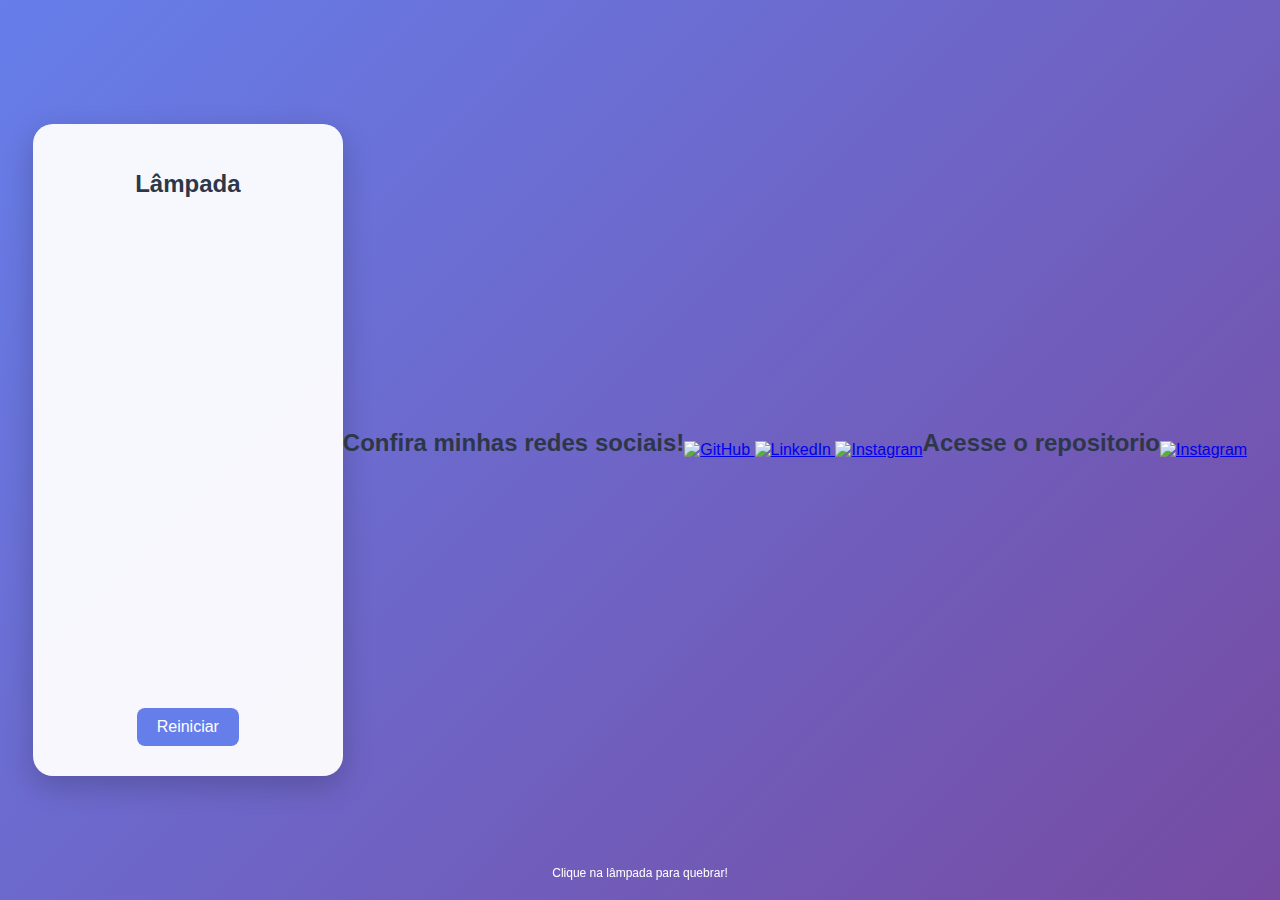
==== index.html @ 5457a52c "update html" ====
<!DOCTYPE html>
<html lang="pt-BR">

<head>
    <meta charset="UTF-8">
    <meta name="viewport" content="width=device-width, initial-scale=1.0">
    <title>Lâmpada Interativa</title>
    <link rel="stylesheet" href="css/style.css">

</head>

<body>
    <div id="container">
        <h1>Lâmpada</h1>
        <div id="lamp" class="desligado"></div>
        <div id="interruptor" class="interruptor-desligado"></div>
        <button id="reiniciar">Reiniciar</button>
    </div>
    <h1 id="social-text">Confira minhas redes sociais!</h1>
    <div id="links">
        <a href="https://github.com/pedrointech" target="_blank">
            <img src="assets/github.svg" alt="GitHub" class="icon">
        </a>
        <a href="https://www.linkedin.com/in/pedrointech/" target="_blank">
            <img src="assets/linkedin.png" alt="LinkedIn" class="icon">
        </a>
        <a href="https://www.instagram.com/pedrohc18/" target="_blank">
            <img src="assets/instagram.png" alt="Instagram" class="icon">
        </a>
    </div>

    <h1 id="repositorio-text">Acesse o repositorio</h1>
    <div class="repositorio">
        <a href="https://www.instagram.com/pedrohc18/" target="_blank">
            <img src="assets/RepositorioGithub.png" alt="Instagram" class="icon">
        </a>
    </div>



    <div class="creditos">Clique na lâmpada para quebrar!</div>
    <script src="js/script.js"></script>

</body>

</html>
---- css/style.css ----
*{
    user-select: none;
}
body {
    display: flex;
    justify-content: center;
    align-items: center;
    height: 100vh;
    margin: 0;
    background: linear-gradient(135deg, #667eea 0%, #764ba2 100%);
    font-family: 'Arial', sans-serif;
    transition: background 0.5s;
}

#container {
    background: rgba(255, 255, 255, 0.95);
    padding: 30px;
    border-radius: 20px;
    box-shadow: 0 10px 30px rgba(0,0,0,0.2);
    text-align: center;
    width: 90%;
    max-width: 250px;

}

h1 {
    color: #2d3748;
    margin-bottom: 30px;
    font-size: 24px;
}

#lamp {
    width: 200px;
    height: 300px;
    background-size: contain;
    background-repeat: no-repeat;
    transition: transform 0.3s ease;
    cursor: pointer;
    margin: 0 auto;
}

#lamp:hover:not(.explodido) {
    transform: scale(1.05);
}

#interruptor {
    width: 100px;
    height: 150px;
    margin: 20px auto 0;
    background-size: contain;
    background-repeat: no-repeat;
    cursor: pointer;
    transition: transform 0.5s ease;
}

#interruptor:hover {
    transform: scale(1.1);
}

/* Classes da Lâmpada */
.ligado {
    background-image: url('lampadaligada.png');
    filter: drop-shadow(0 0 20px #ffeb3b);
}

.desligado {
    background-image: url('lampadadesligada.png');
}

.explodido {
    background-image: url('lampadaquebrada.png');
    filter: none !important;
    cursor: not-allowed;
}

/* Classes do Interruptor */
.interruptor-ligado {
    background-image: url('ligado.png');
}

.interruptor-desligado {
    background-image: url('desligado.png');
}

.creditos {
    position: fixed;
    bottom: 20px;
    color: white;
    font-size: 12px;
}
#reiniciar{
    margin-top: 10px;
    padding: 10px 20px;
    font-size: 16px;
    border: none;
    border-radius: 8px;
    cursor: pointer;
    background-color: #667eea;
    color: white;

}
#reiniciar:hover {
    transform: scale(1.05);
}
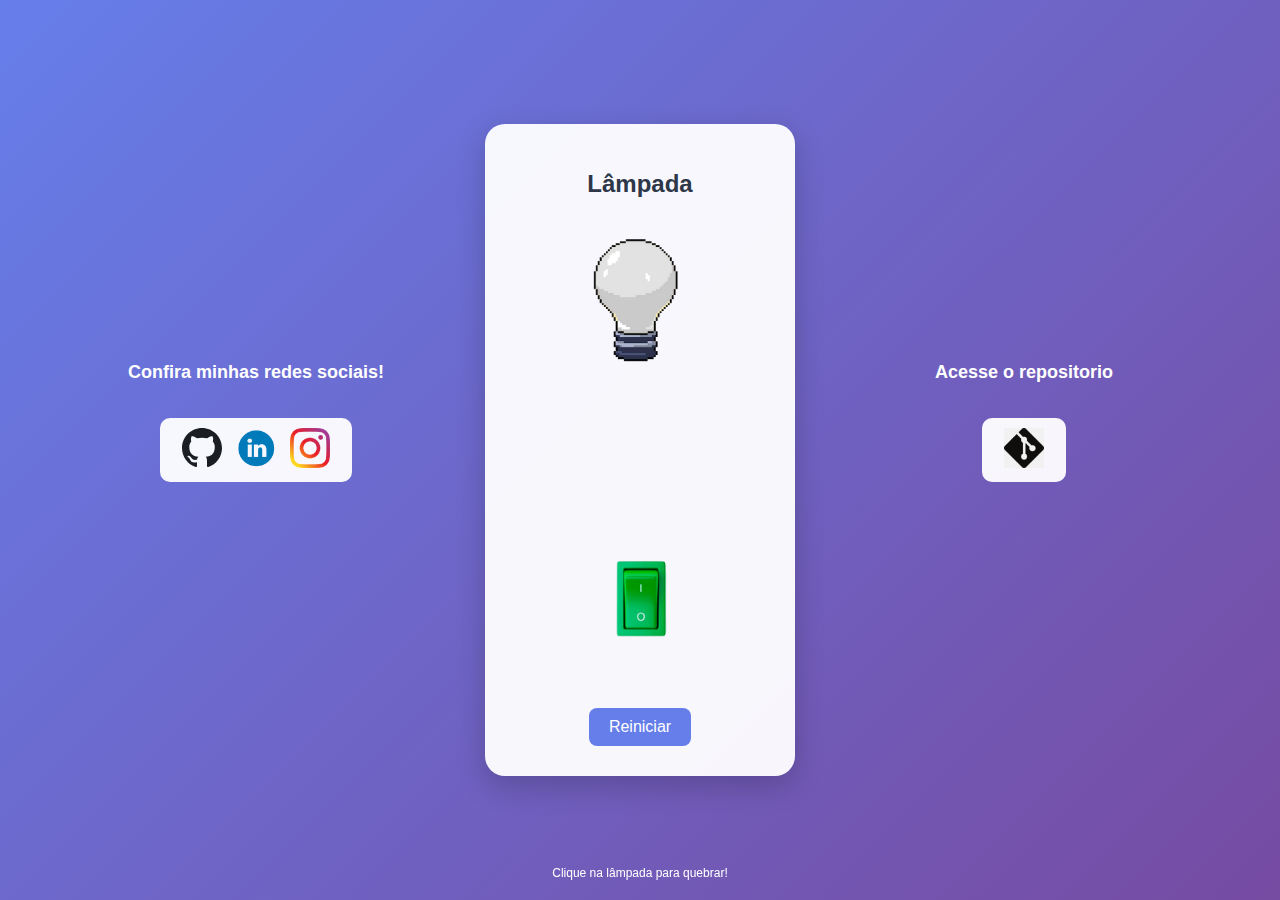
==== commit 433d3afa: "update ico" ====
--- a/index.html
+++ b/index.html
@@ -6,6 +6,7 @@
     <meta name="viewport" content="width=device-width, initial-scale=1.0">
     <title>Lâmpada Interativa</title>
     <link rel="stylesheet" href="css/style.css">
+    <link rel="icon" type="assets/png" href="logo.png">
 
 </head>
 
--- a/css/style.css
+++ b/css/style.css
@@ -59,27 +59,27 @@
 
 /* Classes da Lâmpada */
 .ligado {
-    background-image: url('lampadaligada.png');
+    background-image: url('../assets/lampadaligada.png');
     filter: drop-shadow(0 0 20px #ffeb3b);
 }
 
 .desligado {
-    background-image: url('lampadadesligada.png');
+    background-image: url('../assets/lampadadesligada.png');
 }
 
 .explodido {
-    background-image: url('lampadaquebrada.png');
+    background-image: url('../assets/lampadaquebrada.png');
     filter: none !important;
     cursor: not-allowed;
 }
 
 /* Classes do Interruptor */
 .interruptor-ligado {
-    background-image: url('ligado.png');
+    background-image: url('../assets/ligado.png');
 }
 
 .interruptor-desligado {
-    background-image: url('desligado.png');
+    background-image: url('../assets/desligado.png');
 }
 
 .creditos {
@@ -101,4 +101,60 @@
 }
 #reiniciar:hover {
     transform: scale(1.05);
-}+}
+
+#social-text {
+    position: absolute;
+    left: 20%;
+    top: 40%;
+    transform: translate(-50%, -50%);
+    font-size: 18px;
+    text-align: center;
+    color: white;
+}
+
+#links {
+    position: absolute;
+    left: 20%;
+    top: 50%;
+    transform: translate(-50%, -50%);
+    display: flex;
+    gap: 10px;
+    padding: 10px 20px;
+    border-radius: 10px;
+    background-color: rgba(255, 255, 255, 0.95);
+}
+
+.icon {
+    width: 40px;
+    height: 40px;
+    padding: 0px 2px;
+    transition: transform 0.3s;
+}
+
+.icon:hover {
+    transform: scale(1.1);
+}
+
+#repositorio-text {
+    position: absolute;
+    right: 20%;
+    top: 40%;
+    transform: translate(50%, -50%);
+    font-size: 18px;
+    text-align: center;
+    color: white;
+}
+
+.repositorio {
+    position: absolute;
+    right: 20%;
+    top: 50%;
+    transform: translate(50%, -50%);
+    display: flex;
+    gap: 10px;
+    padding: 10px 20px;
+    border-radius: 10px;
+    background-color: rgba(255, 255, 255, 0.95);
+}
+
